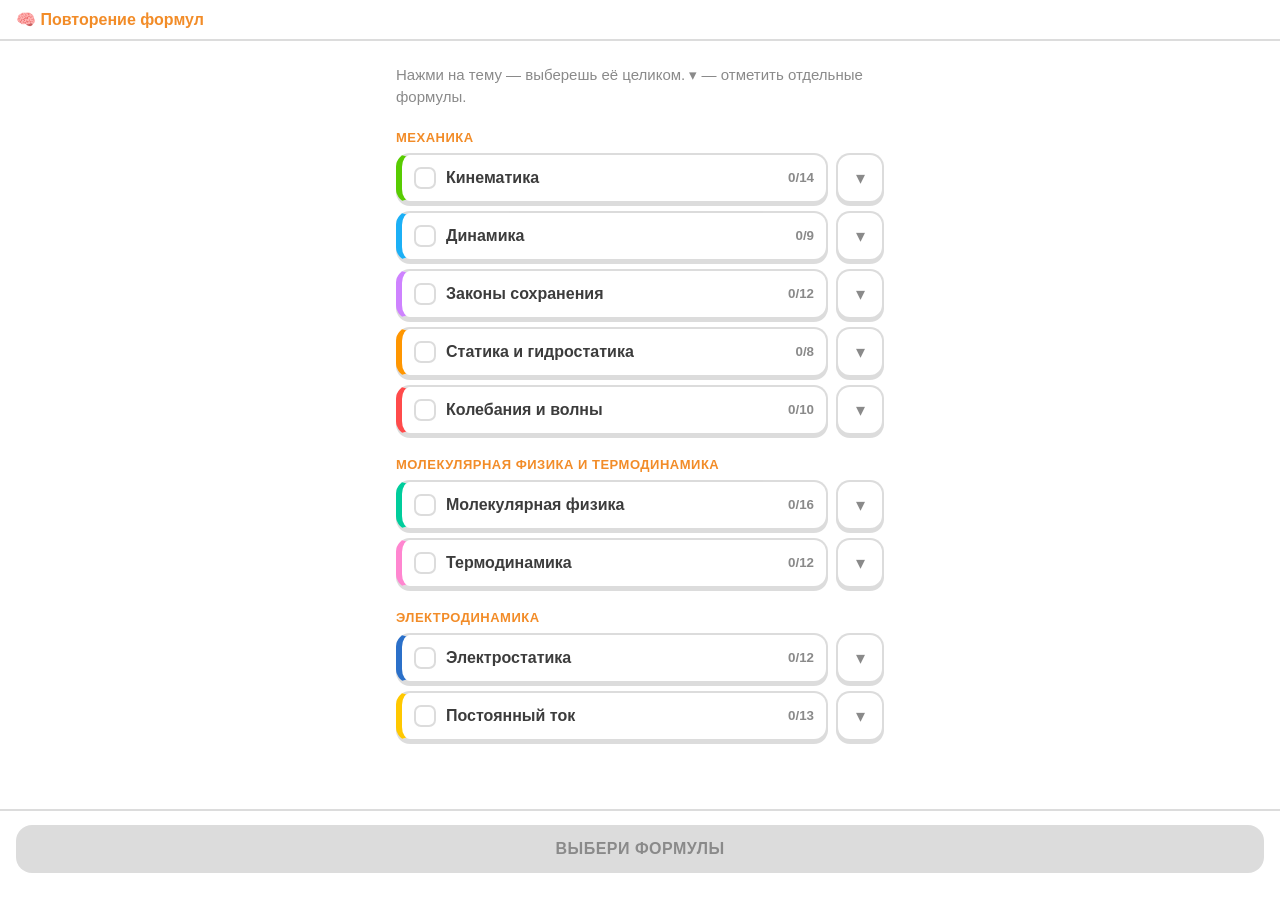
==== index.html @ 3d150b2e "Повторение формул" ====
<!doctype html>
<html lang="ru">
<head>
  <meta charset="utf-8">
  <meta name="viewport" content="width=device-width, initial-scale=1, viewport-fit=cover, user-scalable=no">
  <title>Повторение формул</title>
  <!-- Библиотека Telegram: даёт объект window.Telegram.WebApp -->
  <script src="https://telegram.org/js/telegram-web-app.js"></script>
  <link rel="stylesheet" href="style.css?v=7">
</head>
<body>
  <!-- Экран 1: выбор формул (если приложение открыли без выбора из бота) -->
  <section id="picker" class="screen hidden">
    <header class="topbar"><div class="brand">🧠 Повторение формул</div></header>
    <div class="units">
      <p class="legend">Нажми на тему — выберешь её целиком. ▾ — отметить отдельные формулы.</p>
      <div id="topics"></div>
    </div>
    <footer class="footer"><button id="startBtn" class="btn" disabled>Выбери формулы</button></footer>
  </section>

  <!-- Экран 2: повторение -->
  <section id="lesson" class="screen hidden">
    <header class="lessonbar">
      <button class="x" id="quit" aria-label="Выйти">✕</button>
      <div class="progress"><div id="progFill"></div></div>
    </header>
    <main id="exercise" class="exercise"></main>
    <footer id="footer" class="footer">
      <div id="feedback" class="feedback"></div>
      <button id="action" class="btn" disabled>Проверить</button>
    </footer>
  </section>

  <!-- Экран 3: итог -->
  <section id="done" class="screen hidden">
    <div class="donebox">
      <img src="cat.png" alt="" class="cat">
      <h1 id="doneTitle">Повторение окончено</h1>
      <div class="cards">
        <div class="statcard xp"><small>ФОРМУЛ</small><b id="doneCount">0</b></div>
        <div class="statcard acc"><small>ТОЧНОСТЬ</small><b id="doneAcc">100%</b></div>
      </div>
      <div id="doneBad" class="donebad"></div>
    </div>
    <footer class="footer donebtns">
      <button id="againBad" class="btn red">Повторить ошибки</button>
      <button id="againAll" class="btn">Ещё раз всё</button>
      <button id="toPicker" class="btn ghostbtn">Выбрать другие формулы</button>
    </footer>
  </section>

  <script src="formulas.js?v=7"></script>
  <script src="app.js?v=7"></script>
</body>
</html>
---- style.css ----
/* Цвета берутся из темы Telegram (светлая/тёмная), а если их нет — запасные */
:root {
  --bg: var(--tg-theme-bg-color, #ffffff);
  --text: var(--tg-theme-text-color, #3c3c3c);
  --muted: var(--tg-theme-hint-color, #8a8a8a);
  --card: var(--tg-theme-secondary-bg-color, #f4f4f4);
  --line: rgba(128, 128, 128, .28);
  --accent: #f28c28;            /* оранжевый, как кот */
  --accent-dark: #c96b12;
  --green: #58cc02; --green-dark: #46a302; --green-bg: rgba(88, 204, 2, .16);
  --red: #ff4b4b;   --red-dark: #d93a3a;   --red-bg: rgba(255, 75, 75, .16);
  --blue: #1cb0f6;
  --gold: #ffc800;
}

* { box-sizing: border-box; -webkit-tap-highlight-color: transparent; }
html, body { height: 100%; }
body {
  margin: 0;
  background: var(--bg);
  color: var(--text);
  font-family: -apple-system, "Segoe UI", Roboto, "Helvetica Neue", sans-serif;
  overscroll-behavior: none;
  user-select: none;
}
button { font: inherit; color: inherit; }
.hidden { display: none !important; }
.screen { min-height: 100%; display: flex; flex-direction: column; }

/* ---------- Кнопка в стиле «3D» ---------- */
.btn {
  width: 100%; border: 0; border-radius: 16px; padding: 15px;
  font-size: 16px; font-weight: 800; letter-spacing: .5px; text-transform: uppercase;
  background: var(--green); color: #fff; box-shadow: 0 4px 0 var(--green-dark);
  cursor: pointer;
}
.btn:active:not(:disabled) { transform: translateY(3px); box-shadow: 0 1px 0 var(--green-dark); }
.btn:disabled { background: var(--line); color: var(--muted); box-shadow: none; cursor: default; }
.btn.red { background: var(--red); box-shadow: 0 4px 0 var(--red-dark); }

/* ---------- Путь ---------- */
.topbar {
  position: sticky; top: 0; z-index: 5; background: var(--bg);
  display: flex; align-items: center; justify-content: space-between; gap: 8px;
  padding: 10px 16px; border-bottom: 2px solid var(--line);
}
.seg { display: flex; background: var(--card); border-radius: 12px; padding: 3px; }
.seg button { border: 0; background: none; padding: 7px 12px; border-radius: 10px; font-weight: 700; font-size: 14px; color: var(--muted); }
.seg button.on { background: var(--accent); color: #fff; }
.stats { display: flex; gap: 14px; font-size: 15px; white-space: nowrap; }

.units { padding: 8px 16px 60px; max-width: 520px; width: 100%; margin: 0 auto; }
.unithead {
  margin: 18px 0 8px; border-radius: 16px; padding: 14px 16px; color: #fff;
  box-shadow: 0 4px 0 rgba(0, 0, 0, .18);
}
.unithead small { display: block; font-weight: 700; opacity: .85; font-size: 12px; text-transform: uppercase; letter-spacing: .5px; }
.unithead b { font-size: 19px; }
.unithead .cnt { float: right; font-weight: 700; opacity: .9; font-size: 14px; margin-top: 2px; }
.nodes { display: flex; flex-direction: column; align-items: center; gap: 16px; padding: 12px 0 6px; }
.node {
  position: relative; width: 70px; height: 64px; border-radius: 50%; border: 0;
  font-size: 28px; color: #fff; cursor: pointer;
  background: var(--c); box-shadow: 0 7px 0 rgba(0, 0, 0, .22);
}
.node:active { transform: translateY(5px); box-shadow: 0 2px 0 rgba(0, 0, 0, .22); }
.node.locked { background: var(--line); color: var(--muted); box-shadow: 0 7px 0 rgba(128, 128, 128, .25); cursor: default; }
.node.done { background: var(--gold); box-shadow: 0 7px 0 #d9a800; }
.node.current::after {
  content: "СТАРТ"; position: absolute; top: -34px; left: 50%; transform: translateX(-50%);
  background: var(--bg); color: var(--c); border: 2px solid var(--line); border-radius: 10px;
  font-size: 12px; font-weight: 800; padding: 4px 9px; animation: bob 1.2s ease-in-out infinite;
}
.node.current { margin-top: 26px; }
@keyframes bob { 50% { transform: translate(-50%, -4px); } }

/* ---------- Окошко урока ---------- */
.sheet { position: fixed; inset: 0; z-index: 20; background: rgba(0, 0, 0, .35); display: flex; align-items: flex-end; }
.sheetbox { width: 100%; background: var(--bg); border-radius: 20px 20px 0 0; padding: 20px 16px calc(20px + env(safe-area-inset-bottom)); }
.sheettitle { font-size: 20px; font-weight: 800; margin-bottom: 6px; }
.sheettext { color: var(--muted); margin-bottom: 16px; line-height: 1.4; }

/* ---------- Урок ---------- */
.lessonbar { display: flex; align-items: center; gap: 12px; padding: 12px 16px; }
.x { border: 0; background: none; font-size: 22px; color: var(--muted); padding: 4px; cursor: pointer; }
.progress { flex: 1; height: 16px; background: var(--line); border-radius: 10px; overflow: hidden; }
#progFill { height: 100%; width: 0; background: var(--green); border-radius: 10px; transition: width .35s ease; box-shadow: inset 0 -4px 0 rgba(0,0,0,.08); }

.exercise { flex: 1; padding: 8px 16px 16px; max-width: 560px; width: 100%; margin: 0 auto; }
.kicker { font-size: 13px; font-weight: 800; letter-spacing: .5px; text-transform: uppercase; color: var(--accent); margin: 6px 0 4px; }
.task { font-size: 21px; font-weight: 800; margin: 0 0 18px; line-height: 1.3; }
.legend { color: var(--muted); font-size: 15px; line-height: 1.45; }

/* Формулы: дробь в две строки */
.f { font-family: "Cambria Math", "Times New Roman", Georgia, serif; font-size: 26px; display: inline-flex; align-items: center; gap: .28em; flex-wrap: wrap; }
.f sub, .f sup { font-size: .6em; }
.frac { display: inline-flex; flex-direction: column; align-items: center; vertical-align: middle; }
.frac > span { padding: 0 .15em; }
.frac > span:first-child { border-bottom: 2px solid currentColor; }
.f.big { font-size: 38px; }
.f.small { font-size: 20px; }

.introcard { border: 2px solid var(--line); border-radius: 18px; padding: 22px 16px; text-align: center; }
.introcard .f { justify-content: center; margin: 6px 0 14px; }
.introcard .name { font-size: 18px; font-weight: 800; margin-bottom: 4px; }

/* Сборка формулы */
.answerline {
  display: flex; align-items: center; flex-wrap: wrap; gap: 8px; min-height: 64px;
  padding: 8px 0; border-bottom: 2px solid var(--line); margin-bottom: 26px;
}
.answerline .lhs { font-size: 24px; margin-right: 2px; }
.pool { display: flex; flex-wrap: wrap; gap: 10px; justify-content: center; }
.tile {
  font-family: "Cambria Math", "Times New Roman", Georgia, serif; font-size: 22px;
  min-width: 46px; padding: 9px 13px; border-radius: 13px; cursor: pointer;
  background: var(--bg); border: 2px solid var(--line); box-shadow: 0 4px 0 var(--line);
}
.tile:active { transform: translateY(2px); box-shadow: 0 2px 0 var(--line); }
.tile.ghost { visibility: hidden; }
.tile sub, .tile sup { font-size: .6em; }

/* Варианты ответа */
.options { display: flex; flex-direction: column; gap: 12px; }
.opt {
  text-align: left; padding: 14px 16px; border-radius: 16px; cursor: pointer;
  background: var(--bg); border: 2px solid var(--line); box-shadow: 0 4px 0 var(--line);
  font-size: 17px; font-weight: 600; min-height: 58px; display: flex; align-items: center;
}
.opt.sel { border-color: var(--blue); background: rgba(28, 176, 246, .12); box-shadow: 0 4px 0 var(--blue); }
.opt .f { font-size: 23px; }

/* Найди пары */
.pairs { display: grid; grid-template-columns: 1fr 1fr; gap: 10px; }
.pairs .opt { justify-content: center; text-align: center; font-size: 14px; padding: 10px 8px; min-height: 66px; }
.pairs .opt .f { font-size: 18px; justify-content: center; }
.opt.ok { border-color: var(--green); background: var(--green-bg); box-shadow: 0 4px 0 var(--green); }
.opt.bad { border-color: var(--red); background: var(--red-bg); box-shadow: 0 4px 0 var(--red); animation: shake .3s; }
.opt.gone { opacity: .35; pointer-events: none; box-shadow: none; }
@keyframes shake { 25% { transform: translateX(-5px); } 75% { transform: translateX(5px); } }

/* Нижняя панель и итог ответа */
.footer { position: sticky; bottom: 0; padding: 14px 16px calc(14px + env(safe-area-inset-bottom)); background: var(--bg); border-top: 2px solid var(--line); }
.footer.good { background: var(--green-bg); border-top-color: transparent; }
.footer.good .feedback { color: var(--green-dark); }
.footer.bad { background: var(--red-bg); border-top-color: transparent; }
.footer.bad .feedback { color: var(--red-dark); }
.feedback:empty { display: none; }
.feedback { margin-bottom: 12px; }
.feedback .title { font-size: 20px; font-weight: 800; margin-bottom: 4px; }
.feedback .f { font-size: 22px; color: var(--text); }
.feedback .legend { font-size: 14px; margin-top: 4px; }

/* ---------- Урок пройден ---------- */
.donebox { flex: 1; display: flex; flex-direction: column; align-items: center; justify-content: center; padding: 24px 16px; text-align: center; }
.cat { width: 200px; max-width: 60%; }
.donebox h1 { color: var(--gold); font-size: 28px; margin: 14px 0 22px; text-shadow: 0 2px 0 rgba(0,0,0,.08); }
.cards { display: flex; gap: 10px; width: 100%; max-width: 420px; }
.statcard { flex: 1; border-radius: 14px; border: 2px solid var(--c); overflow: hidden; }
.statcard small { display: block; background: var(--c); color: #fff; font-weight: 800; font-size: 11px; padding: 4px; }
.statcard b { display: block; font-size: 22px; padding: 10px 4px; color: var(--c); }
.statcard.xp { --c: var(--gold); }
.statcard.acc { --c: var(--green); }
.statcard.fire { --c: var(--accent); }

/* ---------- Маленькая дробь внутри плитки (3/2, 1/R₁) ---------- */
.frac.sm { font-size: .72em; line-height: 1.05; }
.frac.sm > span:first-child { border-bottom-width: 1.5px; }

/* ---------- Вывод формулы ---------- */
.node.deriv:not(.locked):not(.done) { box-shadow: 0 7px 0 rgba(0, 0, 0, .22), 0 0 0 5px var(--bg), 0 0 0 8px var(--c); }
.sheetf { margin-top: 10px; }
.sheetf .f { font-size: 24px; color: var(--text); }
.steps { display: flex; flex-direction: column; gap: 12px; }
.step { display: flex; gap: 12px; border: 2px solid var(--line); border-radius: 16px; padding: 12px 14px; }
.step.fresh { animation: pop .35s ease; border-color: var(--accent); }
@keyframes pop { from { opacity: 0; transform: translateY(8px); } }
.stepn { flex: none; width: 28px; height: 28px; border-radius: 50%; background: var(--accent); color: #fff; font-weight: 800; display: flex; align-items: center; justify-content: center; font-size: 14px; }
.stepb { flex: 1; min-width: 0; }
.says { font-size: 16px; font-weight: 600; line-height: 1.4; margin-bottom: 6px; }
h2.says { font-size: 18px; font-weight: 700; margin-bottom: 14px; }
.stepf .f { font-size: 24px; }
.stepq { font-size: 16px; }
.known { background: var(--card); border-radius: 14px; padding: 10px 12px; margin: 4px 0 12px; }
.known .given { color: var(--muted); font-size: 14px; line-height: 1.4; }
.knownf { display: flex; flex-direction: column; gap: 4px; margin-top: 8px; }
.knownf .f { font-size: 19px; }

/* ---------- Сборка: числитель / черта / знаменатель ---------- */
.eqbuild { display: flex; align-items: center; gap: 10px; margin-bottom: 26px; flex-wrap: wrap; }
.eqbuild .lhs { font-size: 26px; gap: .3em; }
.fracbox { flex: 1; min-width: 200px; display: flex; flex-direction: column; align-items: stretch; }
.fbar { height: 3px; background: var(--text); border-radius: 2px; margin: 6px 0; }
.zone { display: flex; flex-wrap: wrap; justify-content: center; align-items: center; gap: 8px; }
.znum, .zden {
  min-height: 60px; padding: 6px; border-radius: 14px; border: 2px dashed var(--line);
  transition: background .15s, border-color .15s;
}
.znum.act, .zden.act { border-color: var(--blue); }
.zone.over { background: rgba(28, 176, 246, .14); border-color: var(--blue); }
.zone.lockedz { border-style: solid; border-color: transparent; }
.zone.lockedz .tile { pointer-events: none; }
.pool { min-height: 64px; border-radius: 14px; padding: 6px; }
.tile { touch-action: none; }
.tile.dragging { opacity: .3; border-style: dashed; }
.ghostdrag {
  position: fixed; left: 0; top: 0; z-index: 50; pointer-events: none; margin: 0;
  box-shadow: 0 10px 22px rgba(0, 0, 0, .25); border-color: var(--blue);
}
.brand { font-weight: 800; font-size: 16px; color: var(--accent); }

/* ---------- Выбор формул ---------- */
.sechead { margin: 22px 0 8px; font-size: 13px; font-weight: 800; letter-spacing: .5px; text-transform: uppercase; color: var(--accent); }
.topic { display: flex; gap: 8px; margin-bottom: 8px; }
.trow, .more, .frow {
  border: 2px solid var(--line); background: var(--bg); border-radius: 14px; cursor: pointer;
  box-shadow: 0 3px 0 var(--line);
}
.trow { flex: 1; display: flex; align-items: center; gap: 10px; padding: 12px; text-align: left; border-left: 6px solid var(--c); }
.trow b { flex: 1; font-size: 16px; }
.trow small { color: var(--muted); font-weight: 700; }
.more { width: 48px; font-size: 18px; color: var(--muted); }
.flist { display: flex; flex-direction: column; gap: 6px; margin: 0 0 12px 14px; }
.frow { display: flex; align-items: center; gap: 10px; padding: 8px 12px; text-align: left; }
.frow .fn { display: flex; flex-direction: column; gap: 2px; font-size: 14px; font-weight: 600; }
.frow .f { font-size: 18px; }
.chk { flex: none; width: 22px; height: 22px; border-radius: 7px; border: 2px solid var(--line); position: relative; }
.chk.on { background: var(--green); border-color: var(--green); }
.chk.on::after { content: "✓"; color: #fff; font-weight: 900; font-size: 14px; position: absolute; inset: 0; display: flex; align-items: center; justify-content: center; }
.chk.part { border-color: var(--green); }
.chk.part::after { content: ""; position: absolute; left: 4px; right: 4px; top: 8px; height: 3px; border-radius: 2px; background: var(--green); }

/* ---------- Итог ---------- */
.donebad { width: 100%; max-width: 420px; margin-top: 22px; text-align: left; display: flex; flex-direction: column; gap: 8px; }
.badf { border: 2px solid var(--red-bg); border-radius: 14px; padding: 8px 12px; }
.donebtns { display: flex; flex-direction: column; gap: 10px; }
.btn.ghostbtn { background: none; color: var(--muted); box-shadow: none; border: 2px solid var(--line); }
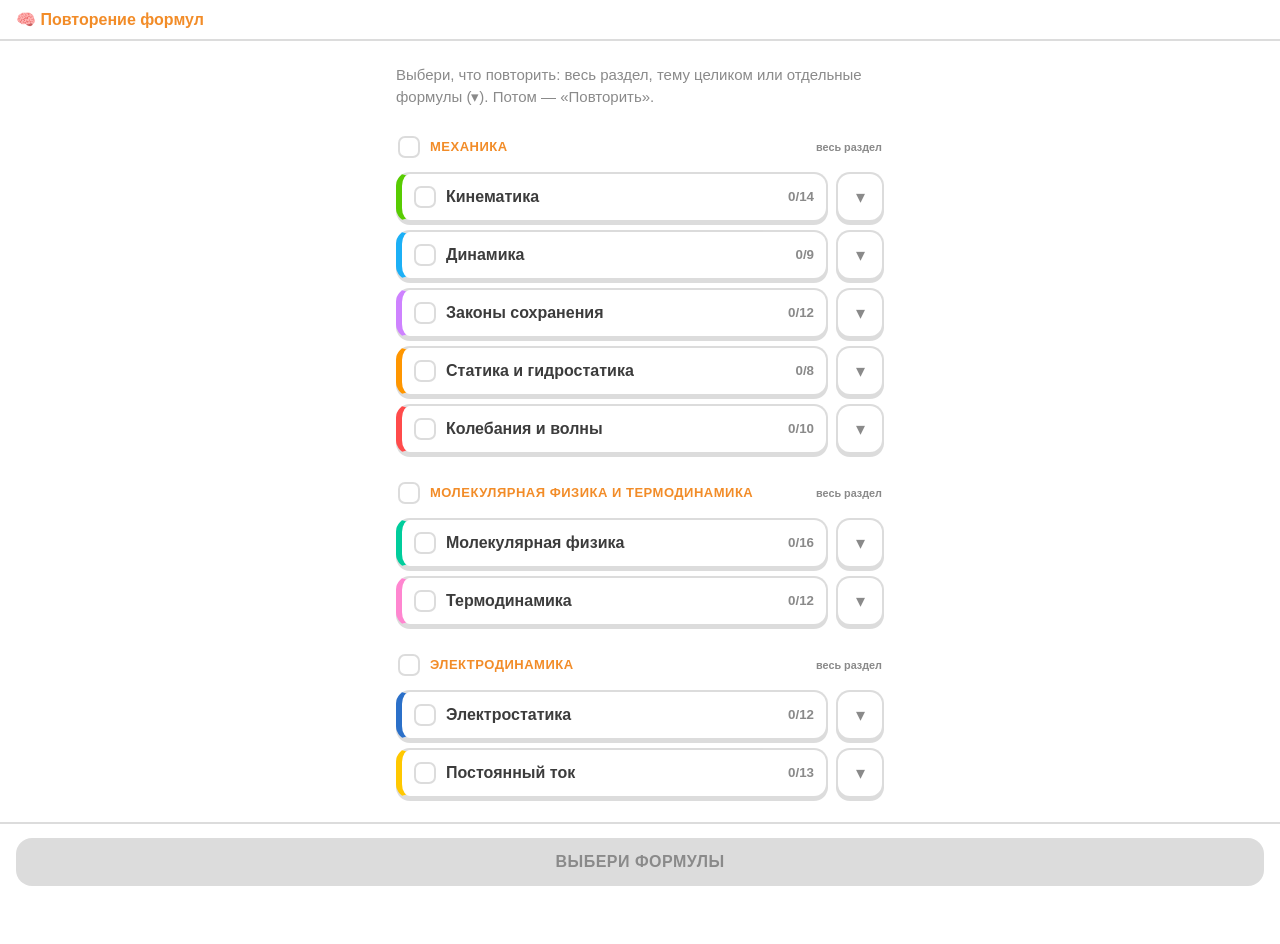
==== commit b2a7c353: "Выбор формул в приложении" ====
--- a/index.html
+++ b/index.html
@@ -6,14 +6,14 @@
   <title>Повторение формул</title>
   <!-- Библиотека Telegram: даёт объект window.Telegram.WebApp -->
   <script src="https://telegram.org/js/telegram-web-app.js"></script>
-  <link rel="stylesheet" href="style.css?v=7">
+  <link rel="stylesheet" href="style.css?v=9">
 </head>
 <body>
   <!-- Экран 1: выбор формул (если приложение открыли без выбора из бота) -->
   <section id="picker" class="screen hidden">
     <header class="topbar"><div class="brand">🧠 Повторение формул</div></header>
     <div class="units">
-      <p class="legend">Нажми на тему — выберешь её целиком. ▾ — отметить отдельные формулы.</p>
+      <p class="legend">Выбери, что повторить: весь раздел, тему целиком или отдельные формулы (▾). Потом — «Повторить».</p>
       <div id="topics"></div>
     </div>
     <footer class="footer"><button id="startBtn" class="btn" disabled>Выбери формулы</button></footer>
@@ -50,7 +50,7 @@
     </footer>
   </section>
 
-  <script src="formulas.js?v=7"></script>
-  <script src="app.js?v=7"></script>
+  <script src="formulas.js?v=9"></script>
+  <script src="app.js?v=9"></script>
 </body>
 </html>
--- a/style.css
+++ b/style.css
@@ -210,7 +210,9 @@
 .brand { font-weight: 800; font-size: 16px; color: var(--accent); }
 
 /* ---------- Выбор формул ---------- */
-.sechead { margin: 22px 0 8px; font-size: 13px; font-weight: 800; letter-spacing: .5px; text-transform: uppercase; color: var(--accent); }
+.sechead { display: flex; align-items: center; gap: 10px; width: 100%; margin: 22px 0 8px; padding: 6px 2px; border: 0; background: none; cursor: pointer; text-align: left;
+  font-size: 13px; font-weight: 800; letter-spacing: .5px; text-transform: uppercase; color: var(--accent); }
+.sechead small { margin-left: auto; color: var(--muted); font-weight: 700; text-transform: none; letter-spacing: 0; }
 .topic { display: flex; gap: 8px; margin-bottom: 8px; }
 .trow, .more, .frow {
   border: 2px solid var(--line); background: var(--bg); border-radius: 14px; cursor: pointer;
@@ -235,3 +237,28 @@
 .badf { border: 2px solid var(--red-bg); border-radius: 14px; padding: 8px 12px; }
 .donebtns { display: flex; flex-direction: column; gap: 10px; }
 .btn.ghostbtn { background: none; color: var(--muted); box-shadow: none; border: 2px solid var(--line); }
+
+/* ---------- Корень с чертой ---------- */
+.sqrt { display: inline-flex; align-items: stretch; }
+.sqrt .rs { font-size: 1.15em; line-height: 1; align-self: center; }
+.sqrt .rad { display: inline-flex; align-items: center; border-top: 2px solid currentColor; padding: 2px .12em 0; margin-left: -.04em; }
+
+/* ---------- Ввод с клавиатуры ---------- */
+.tin {
+  font-family: "Cambria Math", "Times New Roman", Georgia, serif; font-size: 22px; text-align: center;
+  width: 100%; min-height: 50px; padding: 6px 10px; border-radius: 14px; outline: none;
+  border: 2px dashed var(--blue); background: var(--bg); color: var(--text); user-select: text;
+}
+.tin:focus { border-style: solid; background: rgba(28, 176, 246, .08); }
+.tin.good { border: 2px solid var(--green); background: var(--green-bg); }
+.tin.bad { border: 2px solid var(--red); background: var(--red-bg); }
+.blankf { margin: 4px 0 22px; }
+.blankf .f { font-size: 26px; }
+.blankf .tin { width: 4.2em; min-height: 44px; font-size: 20px; padding: 4px 6px; }
+.keys { display: flex; flex-wrap: wrap; gap: 8px; justify-content: center; margin-bottom: 12px; }
+.key {
+  font-family: "Cambria Math", "Times New Roman", Georgia, serif; font-size: 22px; min-width: 46px; padding: 7px 10px;
+  border-radius: 12px; border: 2px solid var(--line); background: var(--bg); box-shadow: 0 3px 0 var(--line); cursor: pointer;
+}
+.key:active { transform: translateY(2px); box-shadow: 0 1px 0 var(--line); }
+.hint { font-size: 13px; text-align: center; }
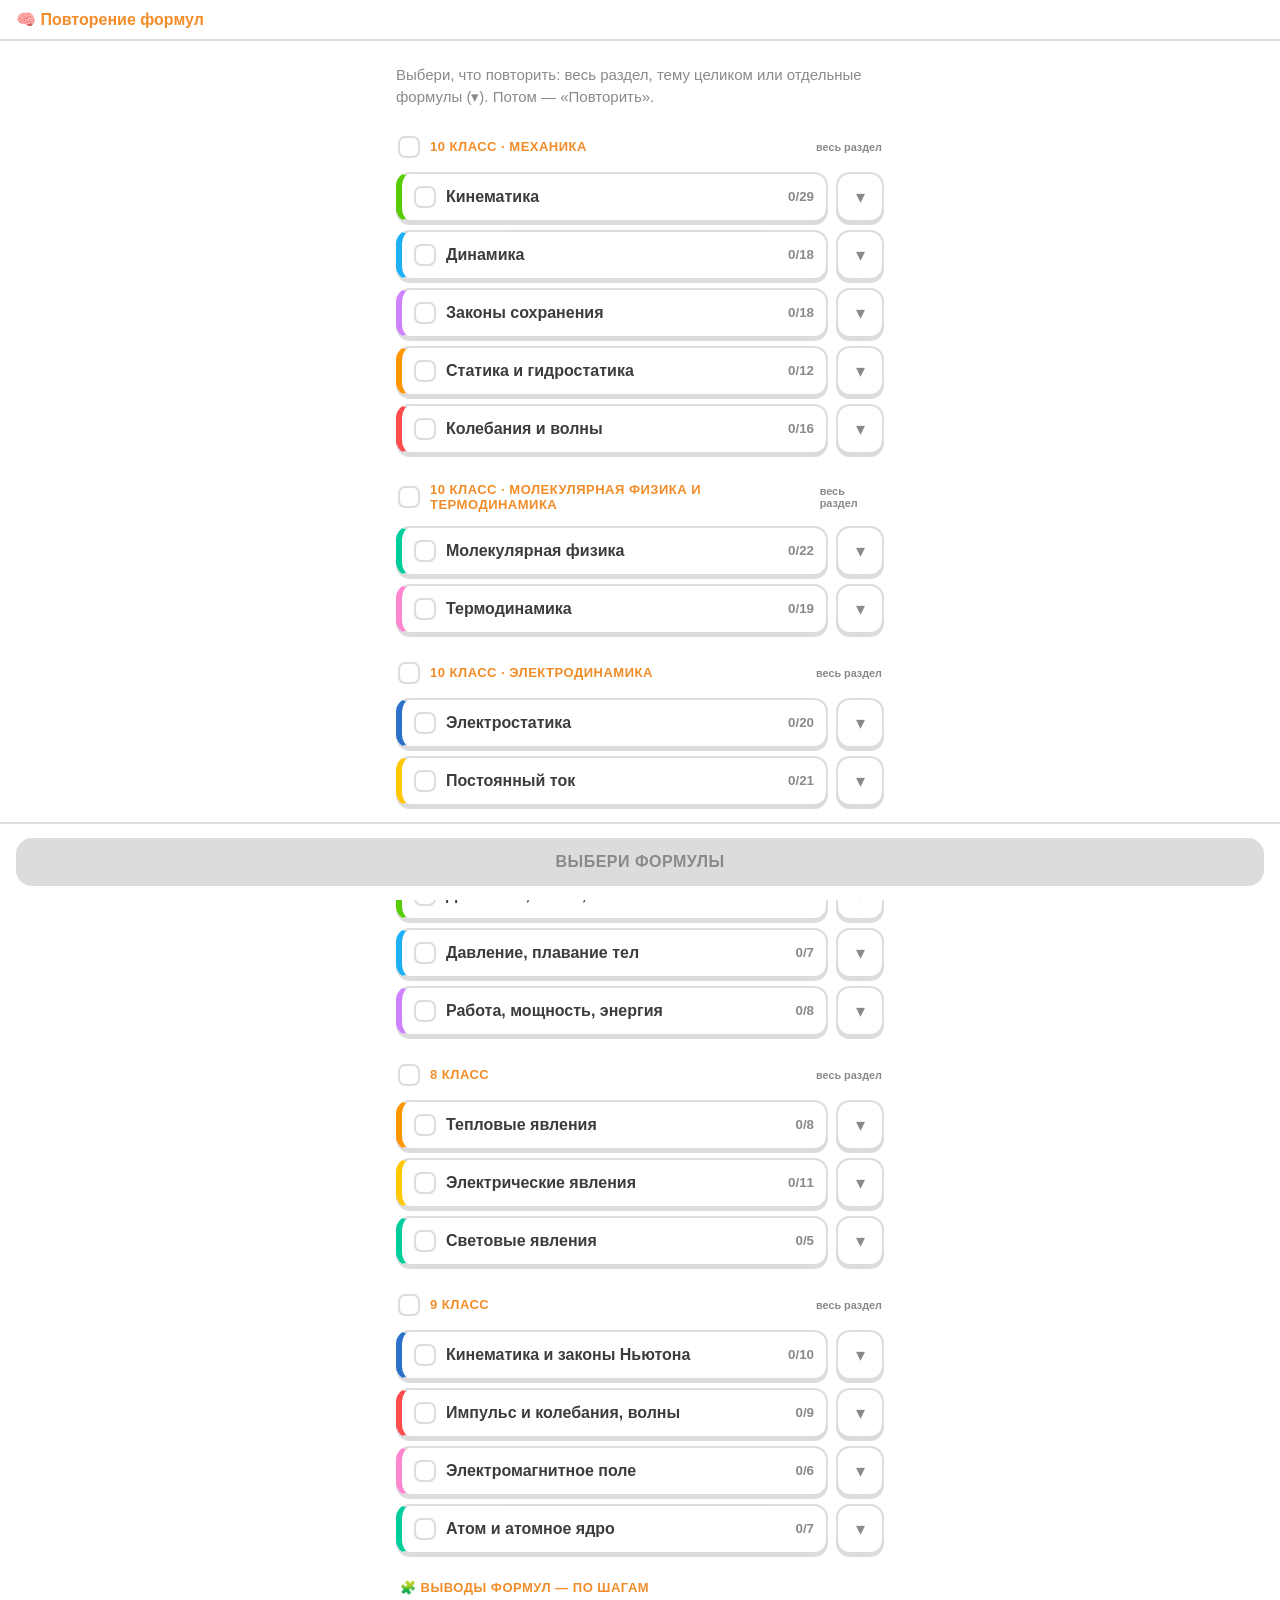
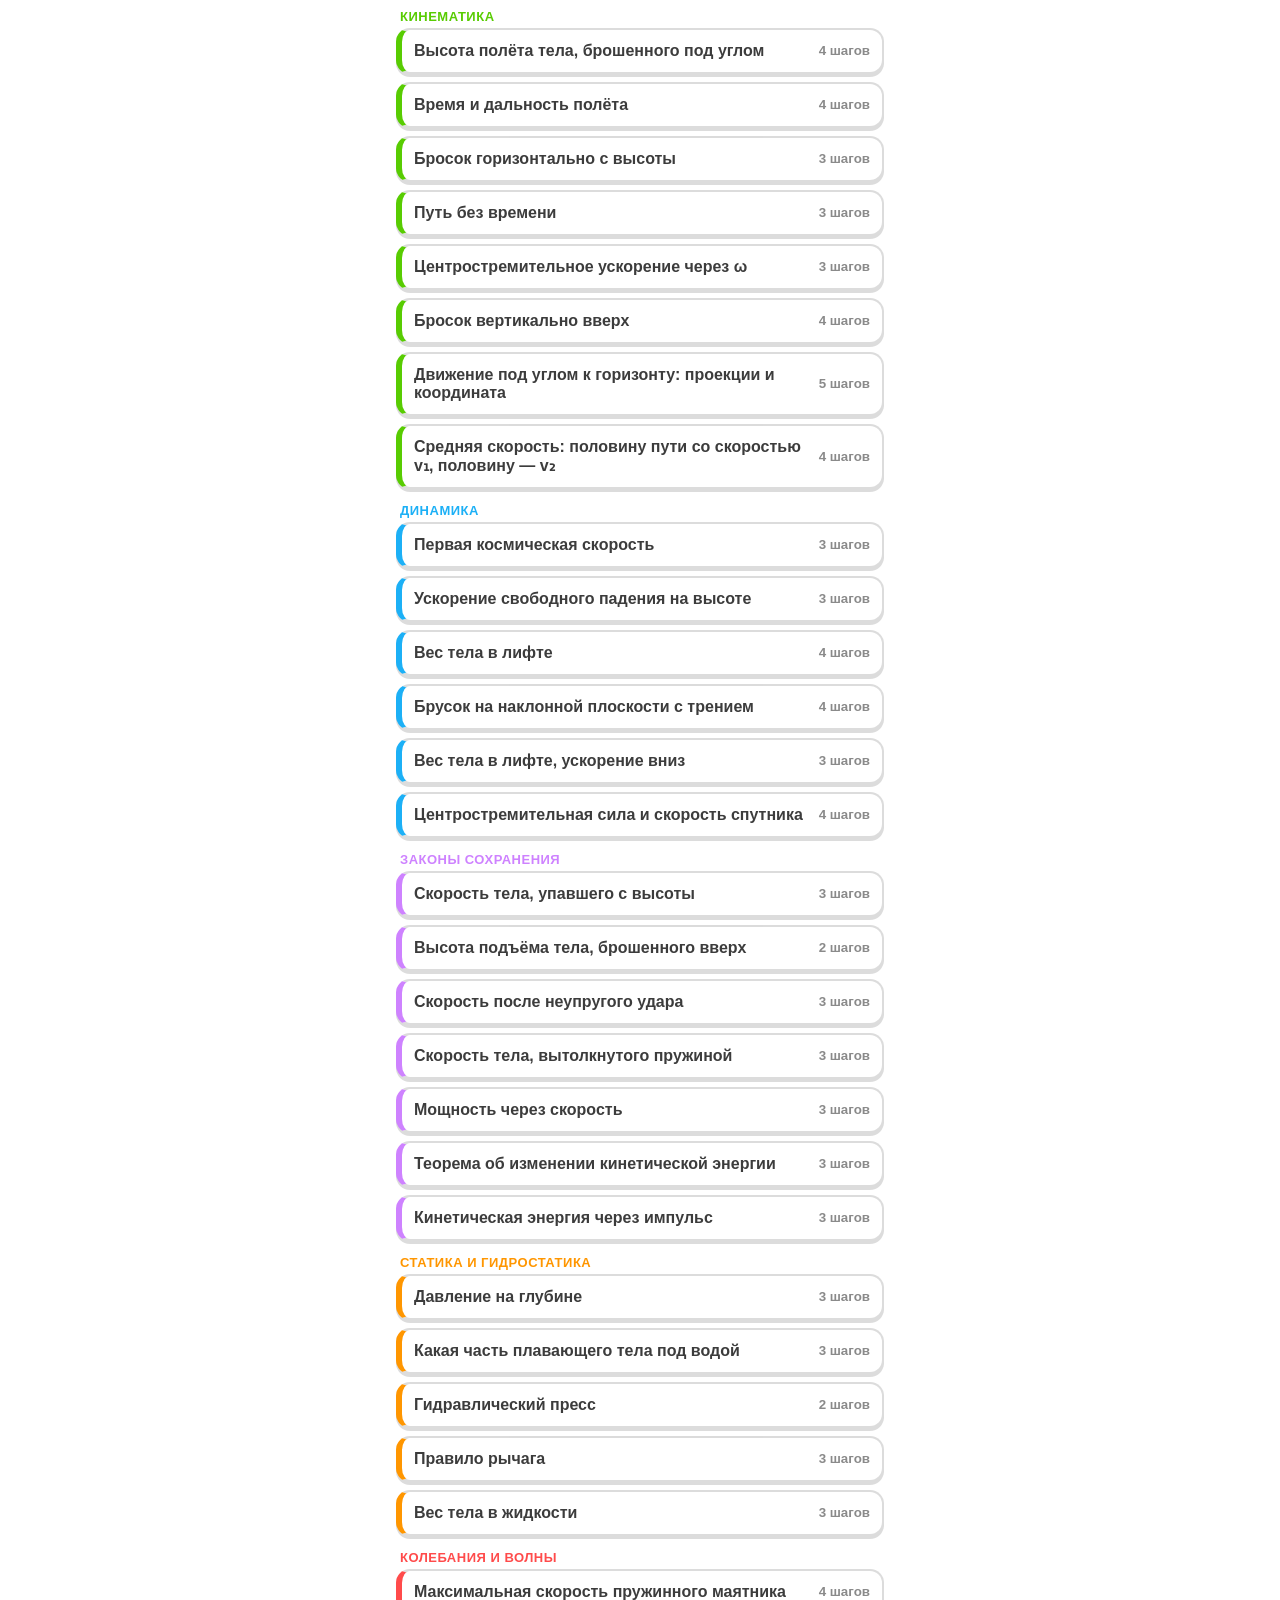
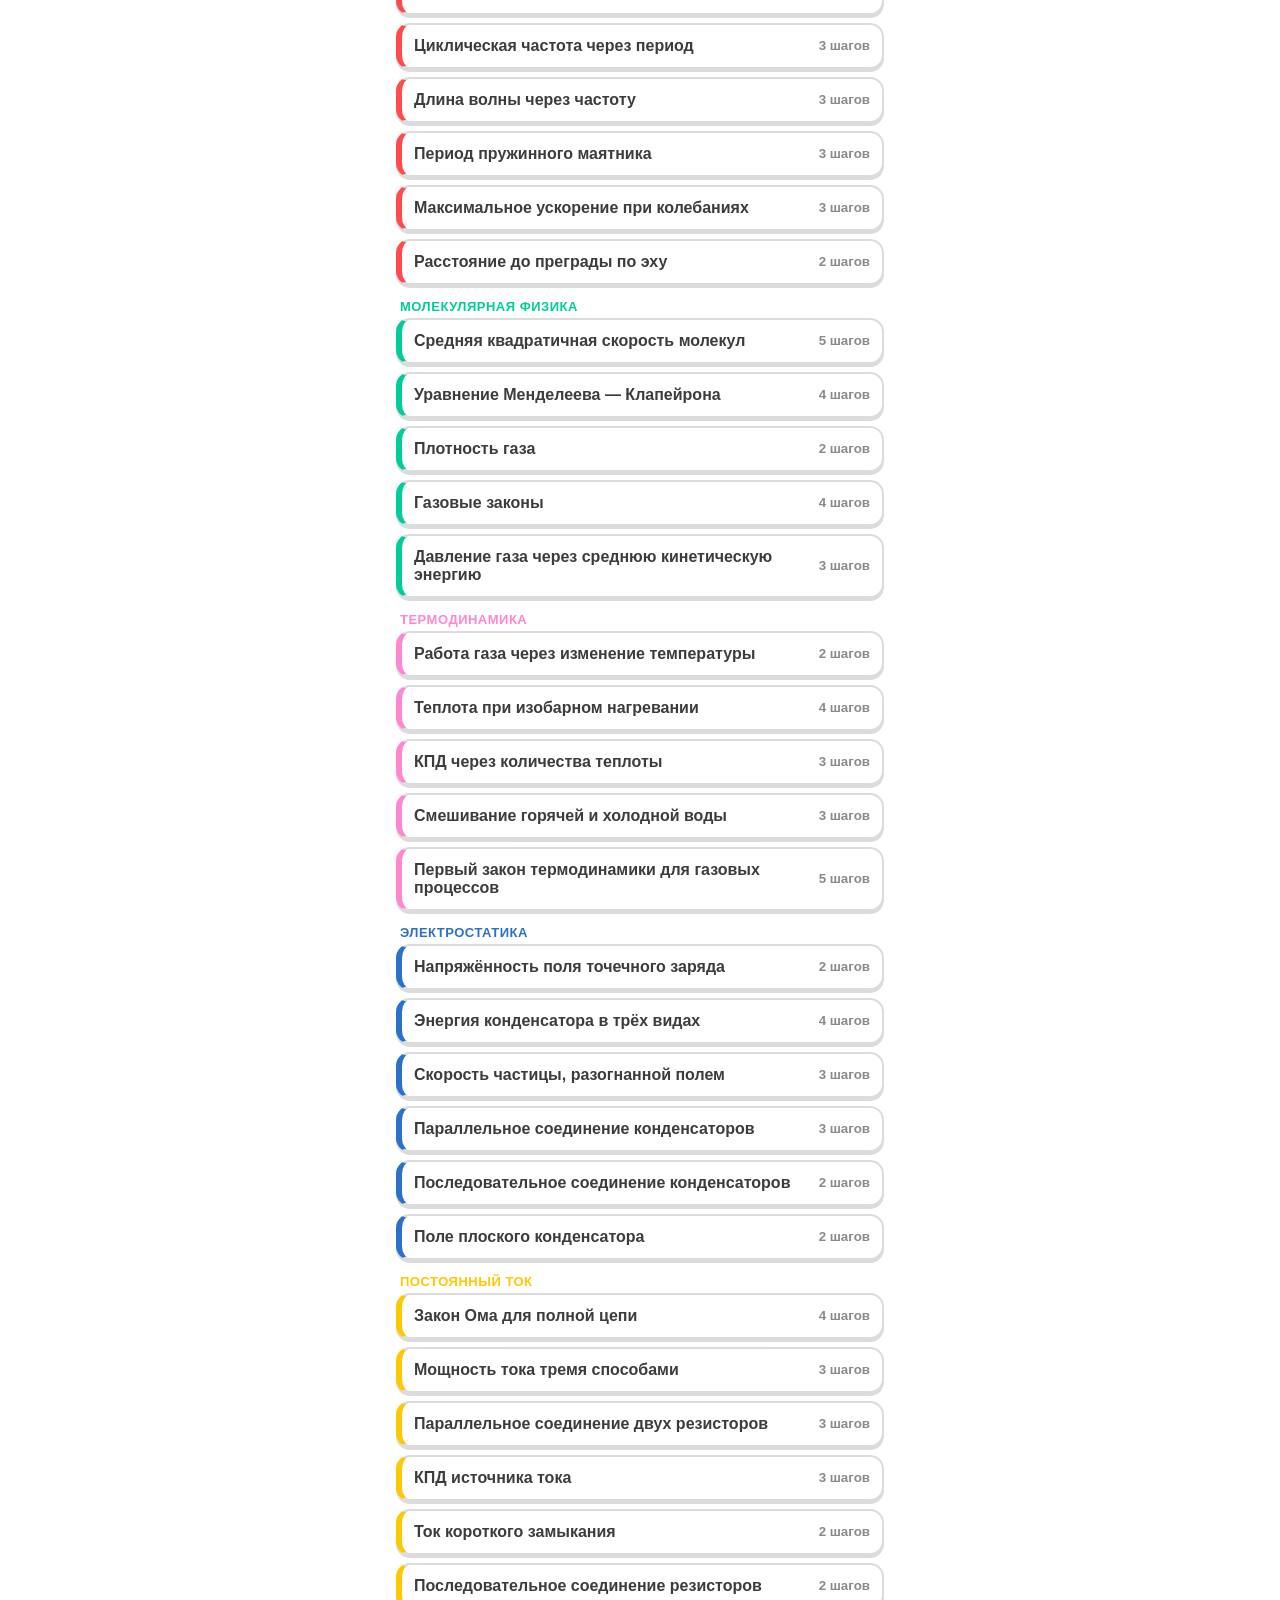
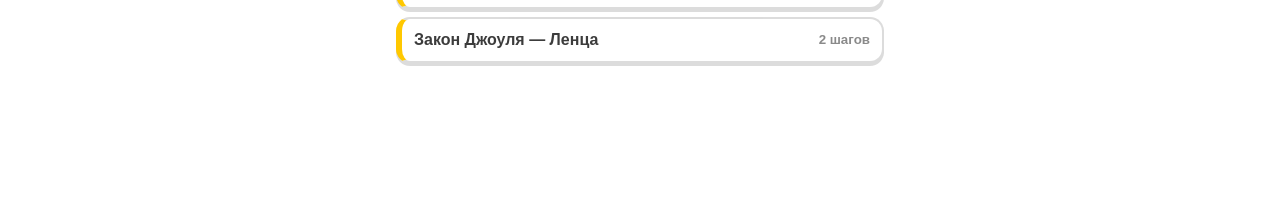
==== commit a101f473: "Формулы 7-9 классов, больше формул 10 класса, пошаговые выводы Co-Authored-By: Claude Sonnet 5.5 <no" ====
--- a/index.html
+++ b/index.html
@@ -1,4 +1,4 @@
-<!doctype html>
+﻿<!doctype html>
 <html lang="ru">
 <head>
   <meta charset="utf-8">
@@ -6,7 +6,7 @@
   <title>Повторение формул</title>
   <!-- Библиотека Telegram: даёт объект window.Telegram.WebApp -->
   <script src="https://telegram.org/js/telegram-web-app.js"></script>
-  <link rel="stylesheet" href="style.css?v=9">
+  <link rel="stylesheet" href="style.css?v=11">
 </head>
 <body>
   <!-- Экран 1: выбор формул (если приложение открыли без выбора из бота) -->
@@ -50,7 +50,9 @@
     </footer>
   </section>
 
-  <script src="formulas.js?v=9"></script>
-  <script src="app.js?v=9"></script>
+  <script src="formulas.js?v=11"></script>
+  <script src="derivations.js?v=11"></script>
+  <script src="derivations2.js?v=11"></script>
+  <script src="app.js?v=11"></script>
 </body>
 </html>
--- a/style.css
+++ b/style.css
@@ -238,27 +238,23 @@
 .donebtns { display: flex; flex-direction: column; gap: 10px; }
 .btn.ghostbtn { background: none; color: var(--muted); box-shadow: none; border: 2px solid var(--line); }
 
-/* ---------- Корень с чертой ---------- */
+/* ---------- Корень: знак растягивается на всю высоту того, что под ним ---------- */
 .sqrt { display: inline-flex; align-items: stretch; }
-.sqrt .rs { font-size: 1.15em; line-height: 1; align-self: center; }
-.sqrt .rad { display: inline-flex; align-items: center; border-top: 2px solid currentColor; padding: 2px .12em 0; margin-left: -.04em; }
-
-/* ---------- Ввод с клавиатуры ---------- */
-.tin {
-  font-family: "Cambria Math", "Times New Roman", Georgia, serif; font-size: 22px; text-align: center;
-  width: 100%; min-height: 50px; padding: 6px 10px; border-radius: 14px; outline: none;
-  border: 2px dashed var(--blue); background: var(--bg); color: var(--text); user-select: text;
-}
-.tin:focus { border-style: solid; background: rgba(28, 176, 246, .08); }
-.tin.good { border: 2px solid var(--green); background: var(--green-bg); }
-.tin.bad { border: 2px solid var(--red); background: var(--red-bg); }
-.blankf { margin: 4px 0 22px; }
-.blankf .f { font-size: 26px; }
-.blankf .tin { width: 4.2em; min-height: 44px; font-size: 20px; padding: 4px 6px; }
-.keys { display: flex; flex-wrap: wrap; gap: 8px; justify-content: center; margin-bottom: 12px; }
-.key {
-  font-family: "Cambria Math", "Times New Roman", Georgia, serif; font-size: 22px; min-width: 46px; padding: 7px 10px;
-  border-radius: 12px; border: 2px solid var(--line); background: var(--bg); box-shadow: 0 3px 0 var(--line); cursor: pointer;
-}
-.key:active { transform: translateY(2px); box-shadow: 0 1px 0 var(--line); }
-.hint { font-size: 13px; text-align: center; }
+.rsign { flex: none; width: .55em; display: flex; }
+.rsign svg { width: 100%; height: 100%; overflow: visible; }
+.rsign path { fill: none; stroke: currentColor; stroke-width: 2; stroke-linejoin: round; }
+.sqrt .rad { display: inline-flex; align-items: center; border-top: 2px solid currentColor; padding: 3px .12em 0; }
+
+/* Плитки сборки (span, чтобы плитки можно было класть внутрь плитки-корня) */
+.tile { display: inline-flex; align-items: center; justify-content: center; }
+.tile.rt { font-size: 24px; }
+.tile.rt.open {
+  align-items: stretch; padding: 4px 6px 4px 2px; min-width: 0;
+  border-style: dashed; box-shadow: none; background: transparent;
+}
+.tile.rt.open > .rsign { width: 20px; cursor: grab; touch-action: none; }
+.rin { display: flex; flex-direction: column; justify-content: center; border-top: 2px solid var(--text); padding: 6px 2px 2px; }
+.rz { min-height: 46px; min-width: 64px; padding: 4px; border-radius: 10px; border: 2px dashed var(--line); }
+.rz.act { border-color: var(--blue); }
+.rin .fbar { margin: 4px 0; height: 2px; }
+.ghostdrag.rt.open { background: var(--bg); }
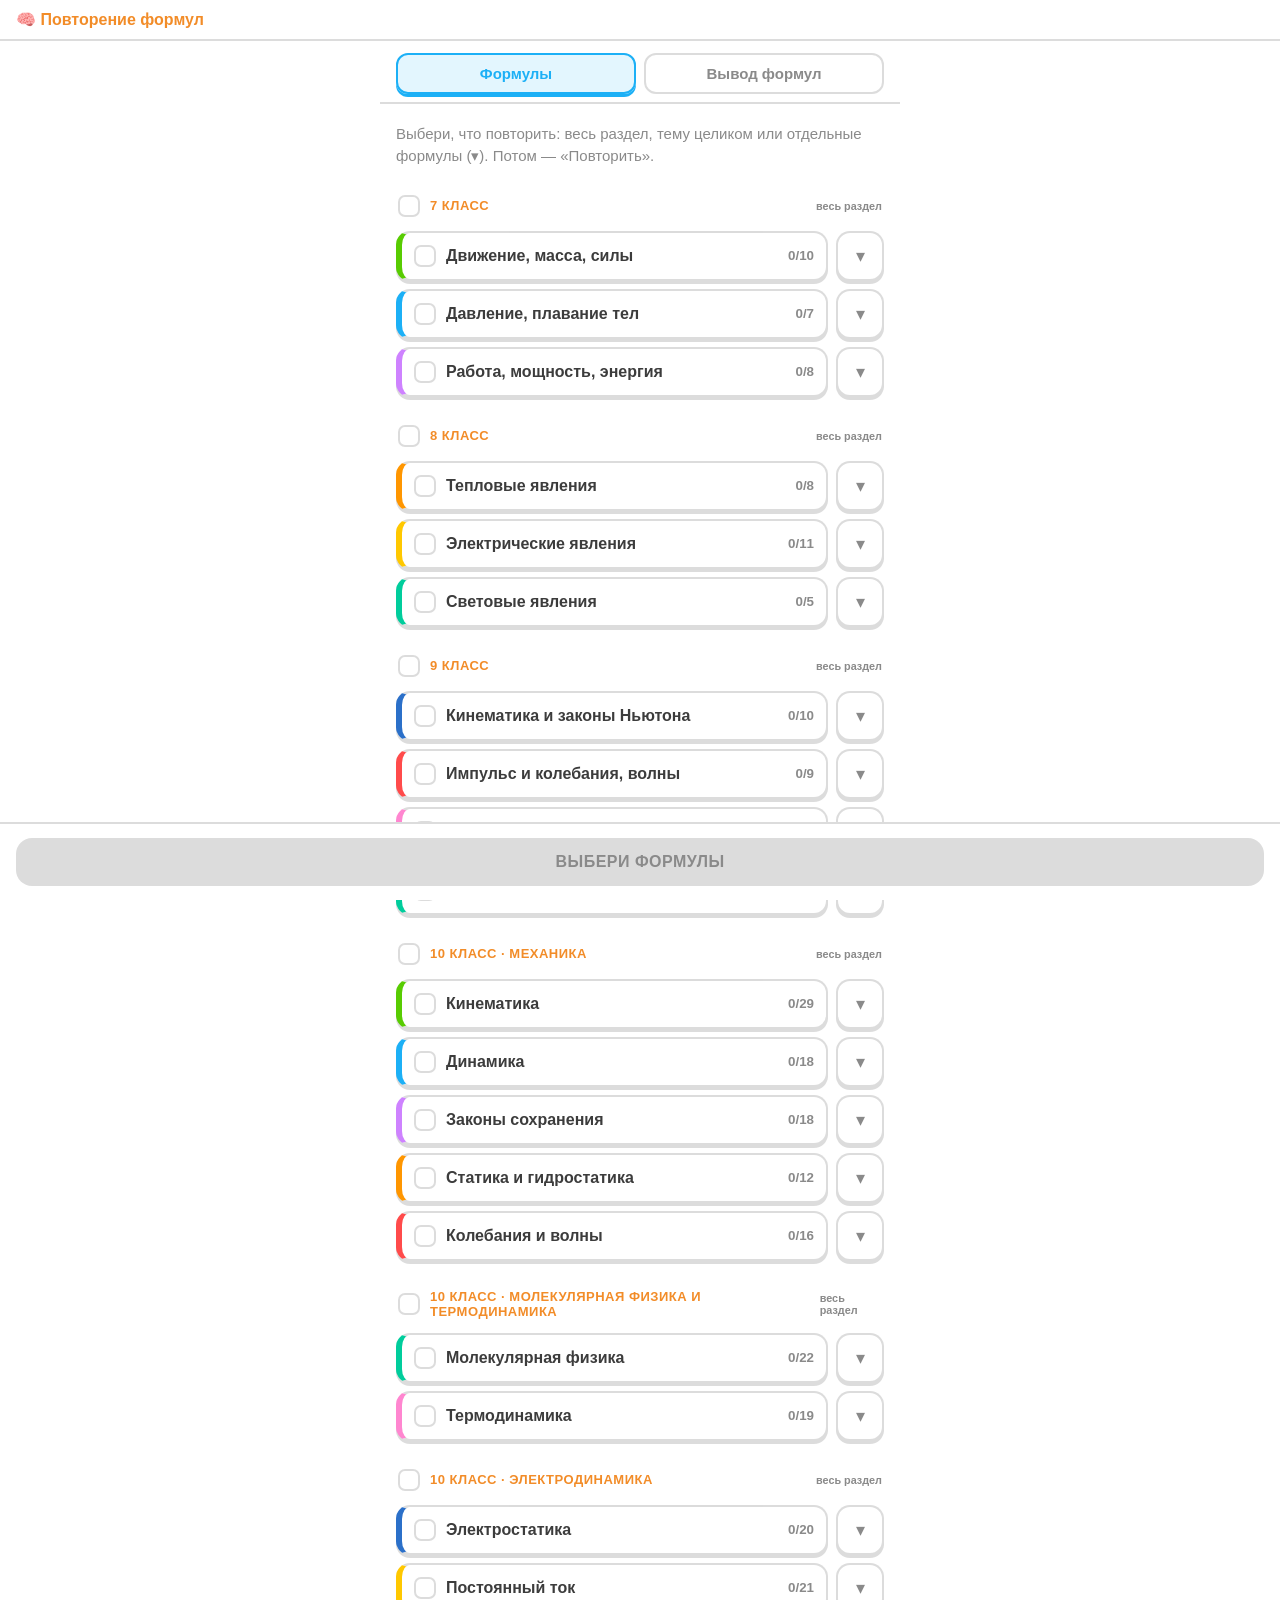
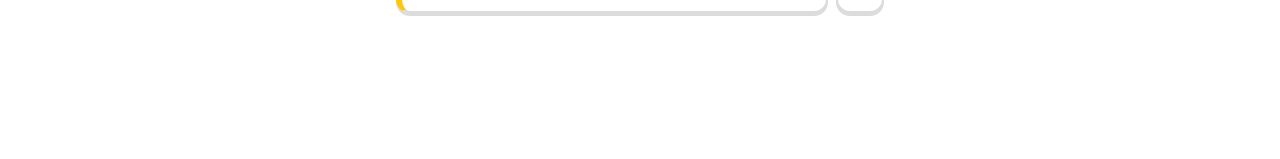
==== commit 6f871cdc: "Вкладки Формулы / Вывод формул, подробные пошаговые выводы, порядок разделов Co-Authored-By: Claude " ====
--- a/index.html
+++ b/index.html
@@ -6,17 +6,21 @@
   <title>Повторение формул</title>
   <!-- Библиотека Telegram: даёт объект window.Telegram.WebApp -->
   <script src="https://telegram.org/js/telegram-web-app.js"></script>
-  <link rel="stylesheet" href="style.css?v=11">
+  <link rel="stylesheet" href="style.css?v=12">
 </head>
 <body>
   <!-- Экран 1: выбор формул (если приложение открыли без выбора из бота) -->
   <section id="picker" class="screen hidden">
     <header class="topbar"><div class="brand">🧠 Повторение формул</div></header>
+    <div class="tabs" id="tabs">
+      <button data-tab="f" class="on">Формулы</button>
+      <button data-tab="d">Вывод формул</button>
+    </div>
     <div class="units">
-      <p class="legend">Выбери, что повторить: весь раздел, тему целиком или отдельные формулы (▾). Потом — «Повторить».</p>
+      <p class="legend" id="pickHint"></p>
       <div id="topics"></div>
     </div>
-    <footer class="footer"><button id="startBtn" class="btn" disabled>Выбери формулы</button></footer>
+    <footer class="footer" id="pickFooter"><button id="startBtn" class="btn" disabled>Выбери формулы</button></footer>
   </section>
 
   <!-- Экран 2: повторение -->
@@ -50,9 +54,8 @@
     </footer>
   </section>
 
-  <script src="formulas.js?v=11"></script>
-  <script src="derivations.js?v=11"></script>
-  <script src="derivations2.js?v=11"></script>
-  <script src="app.js?v=11"></script>
+  <script src="formulas.js?v=12"></script>
+  <script src="derivations.js?v=12"></script>
+  <script src="app.js?v=12"></script>
 </body>
 </html>
--- a/style.css
+++ b/style.css
@@ -258,3 +258,8 @@
 .rz.act { border-color: var(--blue); }
 .rin .fbar { margin: 4px 0; height: 2px; }
 .ghostdrag.rt.open { background: var(--bg); }
+
+/* ---------- Вкладки выбора ---------- */
+.tabs { position: sticky; top: 45px; z-index: 4; display: flex; gap: 8px; padding: 8px 16px; background: var(--bg); border-bottom: 2px solid var(--line); max-width: 520px; width: 100%; box-sizing: border-box; margin: 0 auto; }
+.tabs button { flex: 1; padding: 10px 6px; border-radius: 12px; border: 2px solid var(--line); background: none; color: var(--muted); font: inherit; font-weight: 800; font-size: 15px; cursor: pointer; }
+.tabs button.on { border-color: var(--blue); color: var(--blue); background: rgba(28, 176, 246, .12); box-shadow: 0 3px 0 var(--blue); }
